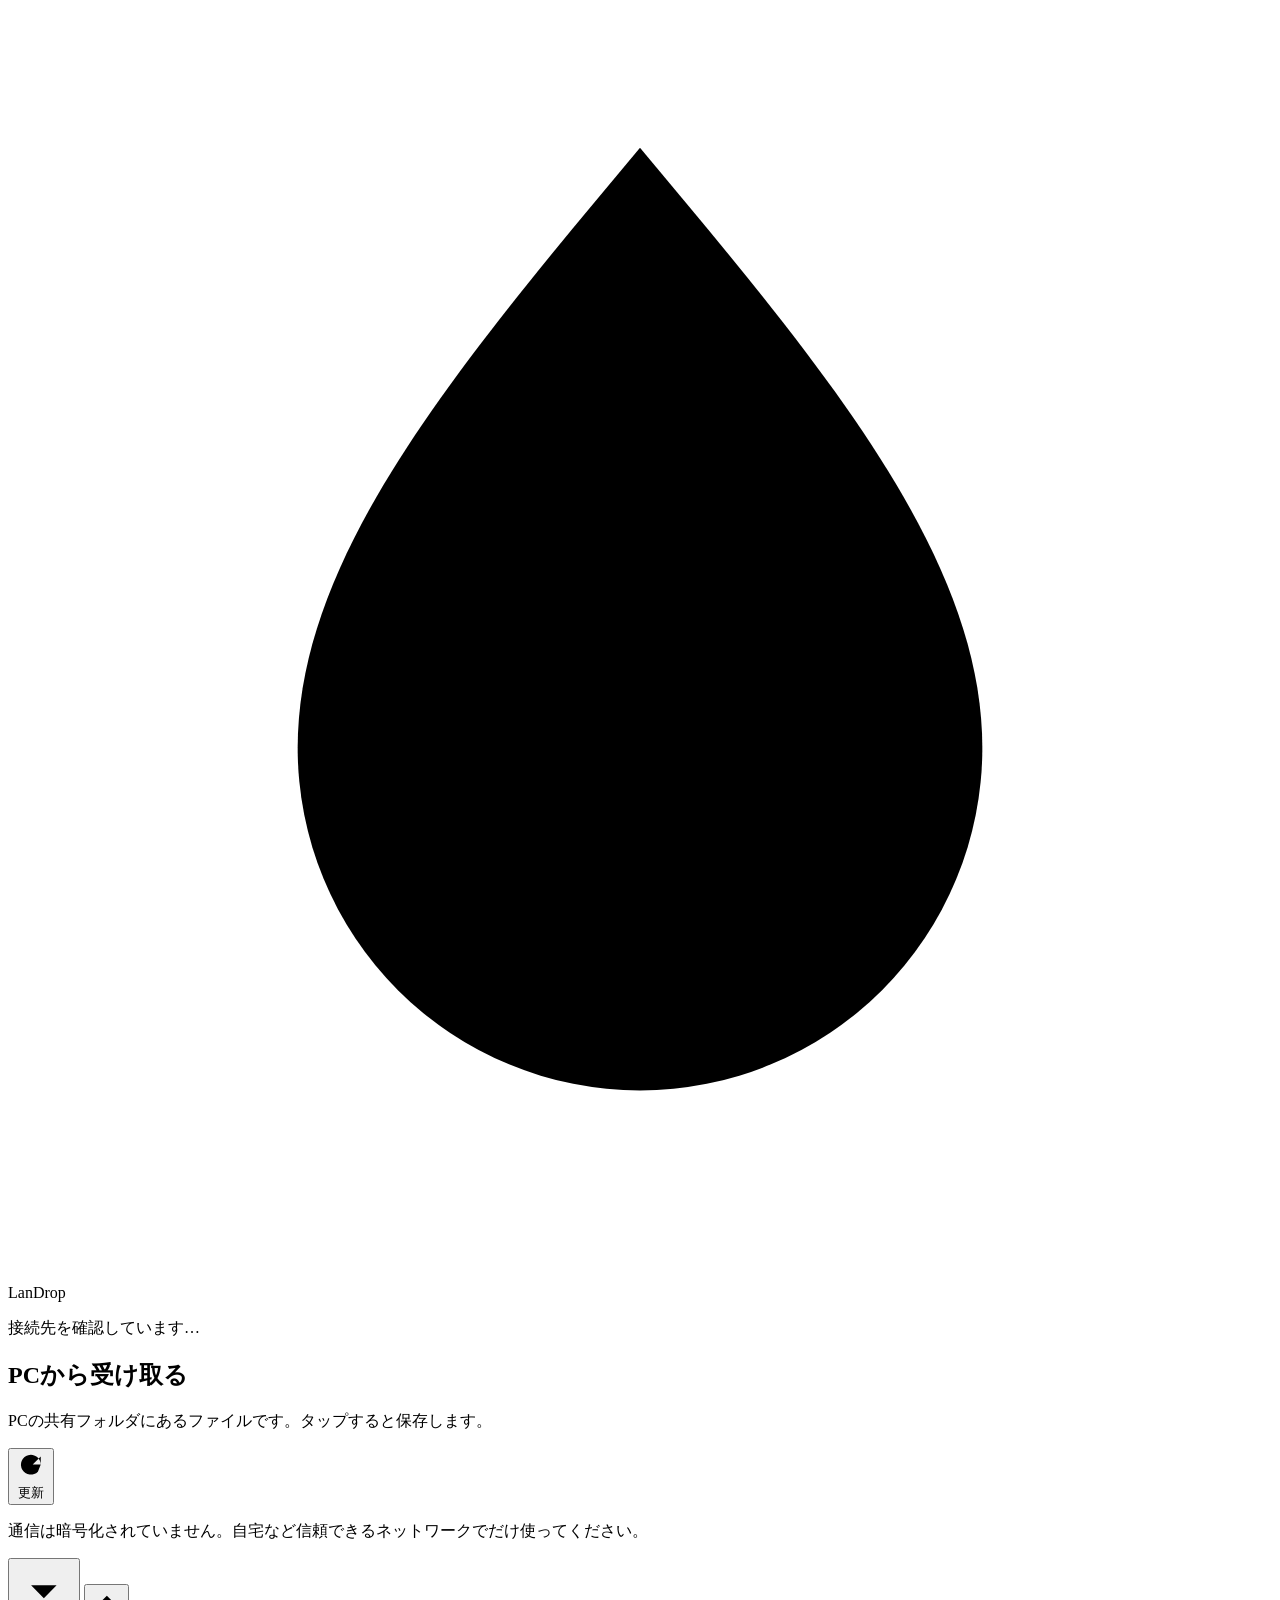
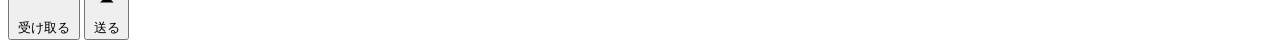
==== landrop/static/index.html @ 2520c9a1 "LanDrop: LAN内でPCとスマホがファイルを送受信するアプリを追加 - FastAPI + Uvicorn のサーバーと、スマホ向けの画面（HTML・CSS・素のJavaScript） - Q" ====
<!doctype html>
<html lang="ja">
<head>
<meta charset="utf-8">
<meta name="viewport" content="width=device-width, initial-scale=1, viewport-fit=cover">
<meta name="format-detection" content="telephone=no">
<meta name="theme-color" content="#f4f6f8" media="(prefers-color-scheme: light)">
<meta name="theme-color" content="#0d1418" media="(prefers-color-scheme: dark)">
<title>LanDrop</title>
<link rel="icon" href="data:,">
<link rel="stylesheet" href="/static/style.css">
<script src="/static/app.js" defer></script>
</head>
<body>
<header class="topbar">
  <div class="topbar-inner">
    <p class="brand">
      <svg class="brand-mark" viewBox="0 0 24 24" aria-hidden="true"><path d="M12 2.5c3.6 4.3 6.5 7.8 6.5 11.4a6.5 6.5 0 0 1-13 0C5.5 10.3 8.4 6.8 12 2.5Z"/><path class="brand-arrow" d="M12 9.5v6.5m-3-3 3 3 3-3"/></svg>
      LanDrop
    </p>
    <div class="connection" id="connection">
      <span class="connection-dot" aria-hidden="true"></span>
      <div class="connection-text">
        <p class="connection-name" id="pc-name">接続先を確認しています…</p>
        <p class="connection-address" id="address"></p>
      </div>
    </div>
  </div>
</header>

<main>
  <section class="panel" id="panel-receive" role="tabpanel" aria-labelledby="tab-receive">
    <div class="panel-head">
      <div>
        <h1>PCから受け取る</h1>
        <p class="hint">PCの共有フォルダにあるファイルです。タップすると保存します。</p>
      </div>
      <button type="button" class="btn btn-ghost btn-icon" id="refresh" aria-label="一覧を更新">
        <svg viewBox="0 0 24 24" aria-hidden="true"><path d="M20 11a8 8 0 1 0-2.3 5.7M20 4.5V11h-6.5"/></svg>
        <span>更新</span>
      </button>
    </div>
    <p class="status-line" id="files-status" role="status"></p>
    <ul class="file-list" id="file-list"></ul>
  </section>

  <section class="panel" id="panel-send" role="tabpanel" aria-labelledby="tab-send" hidden>
    <div class="panel-head">
      <div>
        <h1>PCへ送る</h1>
        <p class="hint">選んだファイルを1つずつ順番にPCへ送ります。上限は1ファイル<span id="max-size">—</span>です。</p>
      </div>
    </div>
    <p class="status-line" id="send-summary" role="status"></p>
    <ul class="queue" id="queue"></ul>
    <div class="send-actions">
      <input type="file" id="file-input" class="visually-hidden" multiple>
      <label class="btn btn-primary btn-block" for="file-input">
        <svg viewBox="0 0 24 24" aria-hidden="true"><path d="M12 19V6m-5.5 5.5L12 6l5.5 5.5M5 3.5h14"/></svg>
        ファイルを選んで送る
      </label>
      <button type="button" class="btn btn-ghost btn-block" id="clear-done" hidden>完了したものを一覧から消す</button>
    </div>
    <p class="hint small">送信中はこの画面を開いたままにしてください。送ったファイルは、この画面の一覧には表示されません。</p>
  </section>

  <p class="notice">通信は暗号化されていません。自宅など信頼できるネットワークでだけ使ってください。</p>
</main>

<nav class="tabbar" role="tablist" aria-label="切り替え">
  <button type="button" class="tab" role="tab" id="tab-receive" aria-controls="panel-receive" aria-selected="true">
    <svg viewBox="0 0 24 24" aria-hidden="true"><path d="M12 4v12m-5.5-5.5L12 16l5.5-5.5M5 20.5h14"/></svg>
    <span>受け取る</span>
  </button>
  <button type="button" class="tab" role="tab" id="tab-send" aria-controls="panel-send" aria-selected="false">
    <svg viewBox="0 0 24 24" aria-hidden="true"><path d="M12 19V7m-5.5 5.5L12 7l5.5 5.5M5 3.5h14"/></svg>
    <span>送る</span>
    <span class="tab-badge" id="send-badge" hidden></span>
  </button>
</nav>

<div class="overlay" id="expired" hidden>
  <div class="message-card" role="alertdialog" aria-labelledby="expired-title">
    <p class="brand">LanDrop</p>
    <h1 id="expired-title">接続が切れました</h1>
    <p>PCでLanDropが停止したか、起動し直されました。PCに表示されている新しいQRコードを読み取ってください。</p>
  </div>
</div>
</body>
</html>
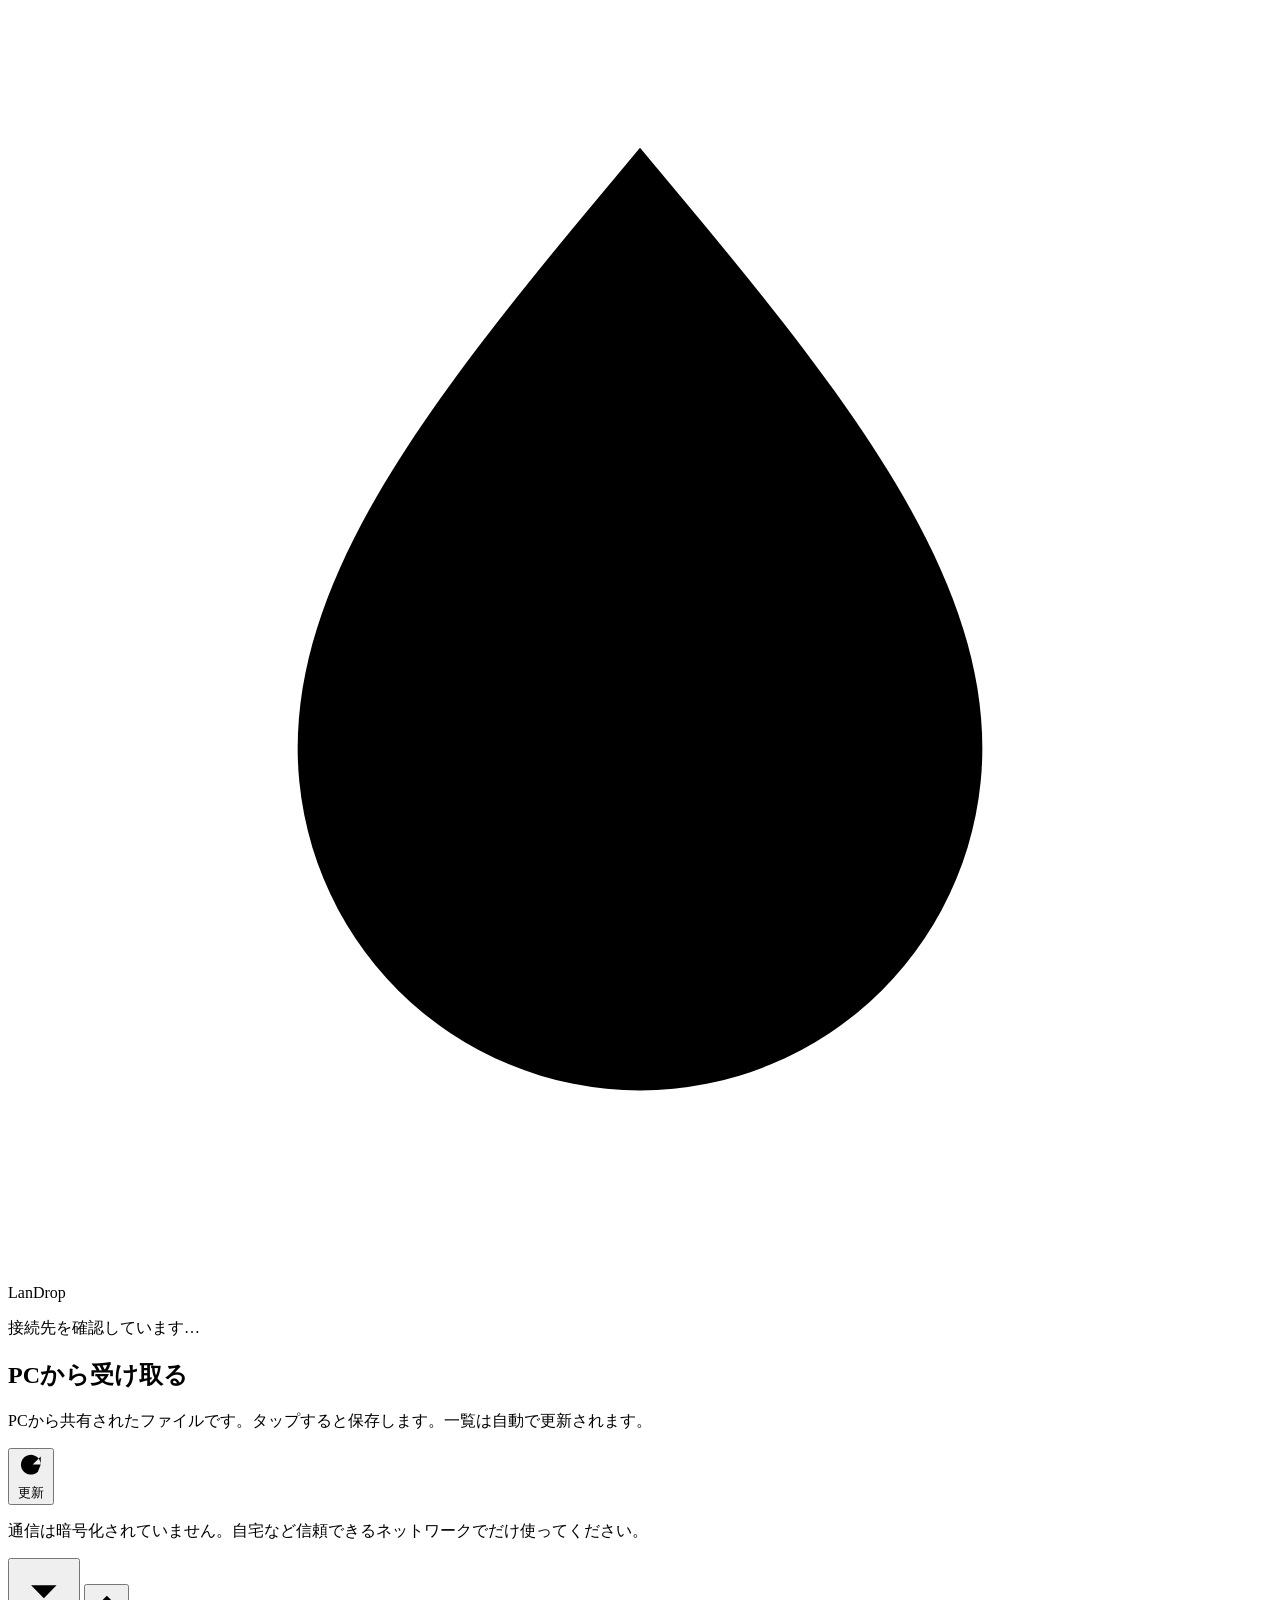
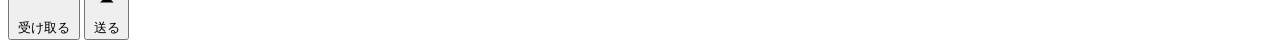
==== commit 984f08f6: "PCの画面と、スマホ画面と共通のデザインシステムを追加 - ui.css に色・余白・文字・部品を3層（基本・意味・部品）で定義し、スマホ画面とPC画面で共有する - PCの画面（/pc）を追加。この" ====
--- a/landrop/static/index.html
+++ b/landrop/static/index.html
@@ -7,8 +7,10 @@
 <meta name="theme-color" content="#f4f6f8" media="(prefers-color-scheme: light)">
 <meta name="theme-color" content="#0d1418" media="(prefers-color-scheme: dark)">
 <title>LanDrop</title>
-<link rel="icon" href="data:,">
-<link rel="stylesheet" href="/static/style.css">
+<link rel="icon" href="/static/icon.svg" type="image/svg+xml">
+<link rel="stylesheet" href="/static/ui.css">
+<link rel="stylesheet" href="/static/phone.css">
+<script src="/static/common.js" defer></script>
 <script src="/static/app.js" defer></script>
 </head>
 <body>
@@ -18,8 +20,8 @@
       <svg class="brand-mark" viewBox="0 0 24 24" aria-hidden="true"><path d="M12 2.5c3.6 4.3 6.5 7.8 6.5 11.4a6.5 6.5 0 0 1-13 0C5.5 10.3 8.4 6.8 12 2.5Z"/><path class="brand-arrow" d="M12 9.5v6.5m-3-3 3 3 3-3"/></svg>
       LanDrop
     </p>
-    <div class="connection" id="connection">
-      <span class="connection-dot" aria-hidden="true"></span>
+    <div class="chip" id="connection">
+      <span class="dot" aria-hidden="true"></span>
       <div class="connection-text">
         <p class="connection-name" id="pc-name">接続先を確認しています…</p>
         <p class="connection-address" id="address"></p>
@@ -33,7 +35,7 @@
     <div class="panel-head">
       <div>
         <h1>PCから受け取る</h1>
-        <p class="hint">PCの共有フォルダにあるファイルです。タップすると保存します。</p>
+        <p class="hint">PCから共有されたファイルです。タップすると保存します。一覧は自動で更新されます。</p>
       </div>
       <button type="button" class="btn btn-ghost btn-icon" id="refresh" aria-label="一覧を更新">
         <svg viewBox="0 0 24 24" aria-hidden="true"><path d="M20 11a8 8 0 1 0-2.3 5.7M20 4.5V11h-6.5"/></svg>
@@ -41,7 +43,7 @@
       </button>
     </div>
     <p class="status-line" id="files-status" role="status"></p>
-    <ul class="file-list" id="file-list"></ul>
+    <ul class="list" id="file-list"></ul>
   </section>
 
   <section class="panel" id="panel-send" role="tabpanel" aria-labelledby="tab-send" hidden>
@@ -52,7 +54,7 @@
       </div>
     </div>
     <p class="status-line" id="send-summary" role="status"></p>
-    <ul class="queue" id="queue"></ul>
+    <ul class="list" id="queue"></ul>
     <div class="send-actions">
       <input type="file" id="file-input" class="visually-hidden" multiple>
       <label class="btn btn-primary btn-block" for="file-input">
@@ -61,7 +63,7 @@
       </label>
       <button type="button" class="btn btn-ghost btn-block" id="clear-done" hidden>完了したものを一覧から消す</button>
     </div>
-    <p class="hint small">送信中はこの画面を開いたままにしてください。送ったファイルは、この画面の一覧には表示されません。</p>
+    <p class="hint send-note">送信中はこの画面を開いたままにしてください。送ったファイルは、PCのLanDropの画面の「届いたファイル」で確認できます。</p>
   </section>
 
   <p class="notice">通信は暗号化されていません。自宅など信頼できるネットワークでだけ使ってください。</p>
